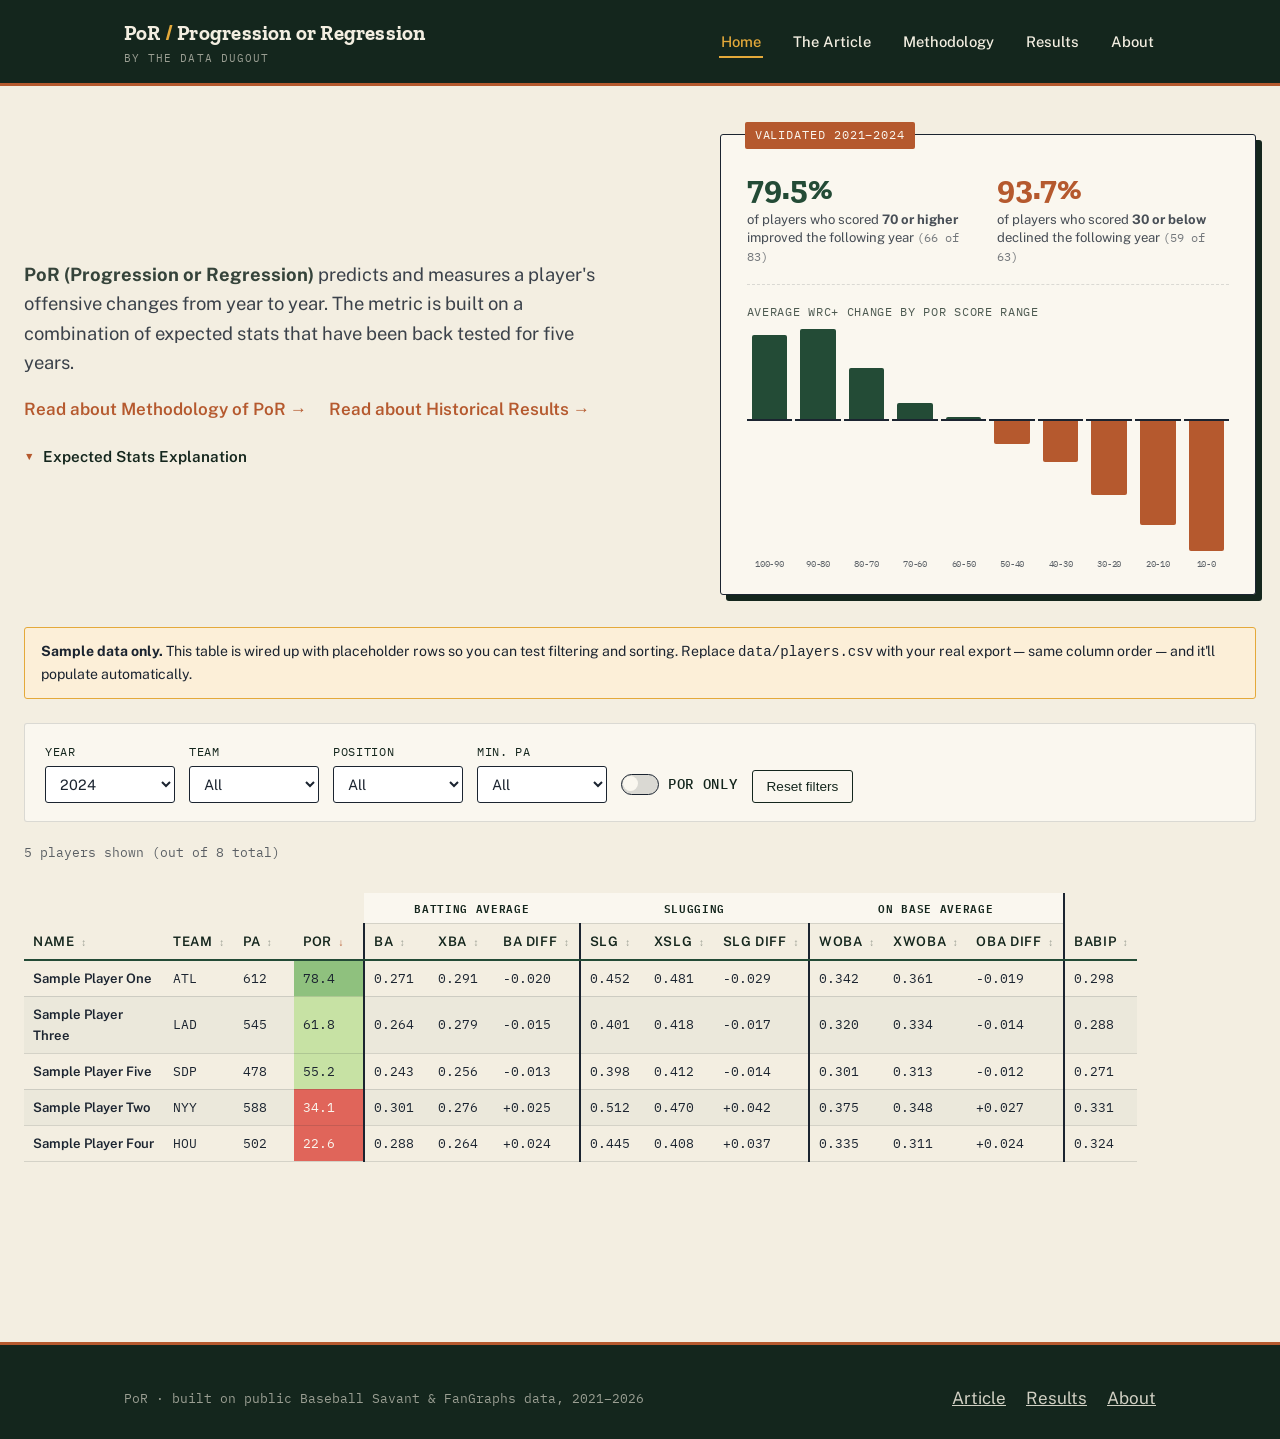
==== index.html @ ca1c40ce "Update index.html" ====
<!DOCTYPE html>
<html lang="en">
<head>
<meta charset="UTF-8">
<meta name="viewport" content="width=device-width, initial-scale=1.0">
<title>PoR — Progression or Regression | Player Leaderboard</title>
<meta name="description" content="PoR is a predictive metric that identifies which MLB hitters are due to improve or decline, built from four seasons of batted-ball luck data.">
<link rel="stylesheet" href="css/style.css">
<style>
  .filterbar{
    display:flex; flex-wrap:wrap; gap:14px; align-items:flex-end;
    background:var(--cream-050); border:1px solid var(--line); border-radius:var(--radius);
    padding:18px 20px; margin-bottom:20px;
  }
  .filterbar .field{display:flex; flex-direction:column; gap:5px;}
  .filterbar label{font-family:'IBM Plex Mono',monospace; font-size:.72rem; text-transform:uppercase; letter-spacing:.06em; color:var(--turf-900);}
  .filterbar select{
    font-family:'Public Sans',sans-serif; font-size:.9rem; padding:8px 10px;
    border:1px solid var(--ink-900); border-radius:var(--radius); background:#fff; color:var(--ink-900);
    min-width:130px;
  }
  .filterbar .reset{
    background:none; border:1px solid var(--turf-900); color:var(--turf-900);
    padding:8px 14px; border-radius:var(--radius); font-size:.85rem; cursor:pointer; height:fit-content;
  }
  .filterbar .reset:hover{background:var(--turf-900); color:var(--cream-100);}
  #leaderboard th{cursor:pointer; white-space:nowrap; user-select:none;}
  #leaderboard th .arrow{opacity:.4; font-size:.75em; margin-left:3px;}
  #leaderboard th.sorted .arrow{opacity:1; color:var(--clay-500);}
  #leaderboard td.name{font-family:'Public Sans',sans-serif; font-weight:600;}
  .rowcount{font-family:'IBM Plex Mono',monospace; font-size:.82rem; opacity:.7; margin:0 0 12px;}
  .placeholder-note{
    background:#FCEFD8; border:1px solid var(--amber-400); border-radius:var(--radius);
    padding:12px 16px; font-size:.88rem; margin-bottom:24px;
  }

  /* wider stage just for this page so 14 columns can fit without scrolling */
  .wrap-lb{max-width:1360px; margin:0 auto; padding:0 24px;}

  /* toggle switch */
  .toggle-field{display:flex; flex-direction:column; gap:5px;}
  .toggle{display:flex; align-items:center; gap:9px; cursor:pointer; height:38px;}
  .toggle input{position:absolute; opacity:0; width:0; height:0;}
  .toggle .track{
    width:38px; height:21px; background:var(--line); border:1.5px solid var(--ink-900);
    border-radius:999px; position:relative; transition:background .15s ease; flex:none;
  }
  .toggle .track::after{
    content:''; position:absolute; top:1px; left:1px; width:15px; height:15px;
    background:var(--cream-050); border-radius:50%; transition:transform .15s ease;
  }
  .toggle input:checked + .track{background:var(--turf-700);}
  .toggle input:checked + .track::after{transform:translateX(17px); background:var(--amber-400);}
  .toggle .tlabel{font-size:.88rem; font-weight:500;}

  /* tighter table so it fits on one screen (desktop) */
  #leaderboard{font-size:.82rem; table-layout:fixed; width:auto;}
  #leaderboard th, #leaderboard td{padding:7px 9px;}
  #leaderboard .grouprow th{
    text-align:center; background:var(--cream-050); border-bottom:1px solid var(--line);
    font-family:'IBM Plex Mono',monospace; font-size:.7rem; text-transform:uppercase;
    letter-spacing:.06em; color:var(--turf-900); cursor:default; padding:6px 4px;
  }
  #leaderboard .grouprow th.blank{background:transparent; border-bottom:none;}

  /* vertical section lines, matching a Savant-style box score */
  #leaderboard th:nth-child(5), #leaderboard td:nth-child(5),
  #leaderboard th:nth-child(8), #leaderboard td:nth-child(8),
  #leaderboard th:nth-child(11), #leaderboard td:nth-child(11),
  #leaderboard th:nth-child(14), #leaderboard td:nth-child(14){
    border-left:2px solid var(--ink-900);
  }

  /* PoR-only mode: hide every stat column past PoR */
  #leaderboard.por-only .grouprow{display:none;}
  #leaderboard.por-only th:nth-child(n+5),
  #leaderboard.por-only td:nth-child(n+5){display:none;}

  /* homepage intro strip above the table */
  .intro{padding:48px 0 32px;}
  .intro-grid{display:grid; grid-template-columns:1.1fr .9fr; gap:40px; align-items:center;}
  @media (max-width:860px){.intro-grid{grid-template-columns:1fr;}}
  .intro-links{display:flex; gap:22px; flex-wrap:wrap; margin-top:18px;}
  .intro-links a{font-weight:600; text-decoration:none;}
  .intro-links a:hover{text-decoration:underline;}

  .expl{margin-top:22px; max-width:56ch;}
  .expl summary{
    list-style:none; cursor:pointer; font-weight:600; color:var(--turf-900);
    font-size:.95rem; display:flex; align-items:center; gap:8px; user-select:none;
  }
  .expl summary::-webkit-details-marker{display:none;}
  .expl-arrow{
    display:inline-block; font-size:.7em; color:var(--clay-500);
    transition:transform .15s ease;
  }
  .expl[open] .expl-arrow{transform:rotate(-180deg);}
  .expl-body{
    margin-top:12px; padding-left:22px; border-left:2px solid var(--line);
  }
  .expl-body p{font-size:.92rem; opacity:.85; margin:0;}
  .expl-body p + p{margin-top:10px;}

  /* dual high/low stat row inside the scorecard */
  .dualstat{display:flex; gap:18px; margin-top:8px;}
  .dualstat-item{flex:1;}
  .dualstat-num{font-family:'Zilla Slab', serif; font-weight:700; font-size:2.1rem; line-height:1;}
  .dualstat-num.improve{color:var(--turf-700);}
  .dualstat-num.regress{color:var(--clay-500);}
  .dualstat-cap{font-size:.82rem; opacity:.8; margin-top:6px; line-height:1.4;}
  .dualstat-cap .mono{font-family:'IBM Plex Mono',monospace; font-size:.92em; opacity:.75;}

  /* diverging bar chart: avg wRC+ change by PoR range */
  .wrc-title{
    font-family:'IBM Plex Mono',monospace; font-size:.72rem; text-transform:uppercase;
    letter-spacing:.06em; color:var(--turf-900); opacity:.75; margin:0 0 10px;
  }
  .wrc-chart{display:flex; align-items:flex-start; gap:3px;}
  .wrc-col{flex:1; display:flex; flex-direction:column; align-items:center; min-width:0;}
  .wrc-pos{height:90px; width:100%; display:flex; align-items:flex-end; justify-content:center; border-bottom:2px solid var(--ink-900);}
  .wrc-neg{height:130px; width:100%; display:flex; align-items:flex-start; justify-content:center;}
  .wrc-pos .bar{width:78%; background:var(--turf-700); border-radius:2px 2px 0 0;}
  .wrc-neg .bar{width:78%; background:var(--clay-500); border-radius:0 0 2px 2px;}
  .wrc-lbl{
    margin-top:6px; font-size:.56rem; font-family:'IBM Plex Mono',monospace;
    opacity:.7; white-space:nowrap; letter-spacing:-.02em;
  }
</style>
</head>
<body>

<header class="site">
  <nav class="nav">
    <a href="index.html" class="brandlink">
      <span class="brand">PoR <span>/</span> Progression or Regression</span>
      <span class="tagline">By The Data Dugout</span>
    </a>
    <button class="navtoggle" aria-label="Toggle navigation">Menu</button>
    <ul class="navlinks">
      <li><a href="index.html" class="active">Home</a></li>
      <li><a href="article.html">The Article</a></li>
      <li><a href="methodology.html">Methodology</a></li>
      <li><a href="results.html">Results</a></li>
      <li><a href="about.html">About</a></li>
    </ul>
  </nav>
</header>

<main>

  <section class="intro">
    <div class="wrap-lb intro-grid">
      <div>
        <p style="font-size:1.15rem; max-width:52ch; opacity:.85; margin:0;">
          <strong style="color:var(--turf-900);">PoR (Progression or Regression)</strong>
          predicts and measures a player's offensive changes from year to year. The
          metric is built on a combination of expected stats that have been back
          tested for five years.
        </p>
        <div class="intro-links">
          <a href="methodology.html">Read about Methodology of PoR &rarr;</a>
          <a href="results.html">Read about Historical Results &rarr;</a>
        </div>

        <details class="expl">
          <summary><span class="expl-arrow">&#9660;</span> Expected Stats Explanation</summary>
          <div class="expl-body">
            <p>Expected stats are a Statcast metric used by MLB to strip defense,
            ballpark, and luck out of the equation. If a hitter squares up a ball and
            an outfielder makes a leaping catch at the wall, the box score shows an
            out — a .000 result on that swing. But based on that ball's exit velocity,
            launch angle, and barrel classification, batted balls with that exact
            profile land for a hit about 70% of the time. That 70% is the player's
            <em>expected</em> outcome on that swing, independent of what actually
            happened to it.</p>
            <p>Over a full season — and especially across many seasons — actual
            results tend to drift back toward those expected numbers, the same way
            any sample converges toward its underlying probability the longer you
            run it.</p>
          </div>
        </details>
      </div>

      <div class="scorecard">
        <span class="tag">Validated 2021&ndash;2024</span>

        <div class="dualstat">
          <div class="dualstat-item">
            <div class="dualstat-num improve">79.5%</div>
            <div class="dualstat-cap">of players who scored <strong>70 or higher</strong> improved the following year <span class="mono">(66 of 83)</span></div>
          </div>
          <div class="dualstat-item">
            <div class="dualstat-num regress">93.7%</div>
            <div class="dualstat-cap">of players who scored <strong>30 or below</strong> declined the following year <span class="mono">(59 of 63)</span></div>
          </div>
        </div>

        <hr>

        <p class="wrc-title">Average wRC+ Change by PoR Score Range</p>
        <div class="wrc-chart" role="img" aria-label="Diverging bar chart of average wRC+ change by PoR score range, from +39.7 at 90-80 down to -57.3 at 10-0">
          <div class="wrc-col"><div class="wrc-pos"><div class="bar" style="height:84px;"></div></div><div class="wrc-neg"></div><div class="wrc-lbl">100-90</div></div>
          <div class="wrc-col"><div class="wrc-pos"><div class="bar" style="height:90px;"></div></div><div class="wrc-neg"></div><div class="wrc-lbl">90-80</div></div>
          <div class="wrc-col"><div class="wrc-pos"><div class="bar" style="height:51px;"></div></div><div class="wrc-neg"></div><div class="wrc-lbl">80-70</div></div>
          <div class="wrc-col"><div class="wrc-pos"><div class="bar" style="height:16px;"></div></div><div class="wrc-neg"></div><div class="wrc-lbl">70-60</div></div>
          <div class="wrc-col"><div class="wrc-pos"><div class="bar" style="height:2px;"></div></div><div class="wrc-neg"></div><div class="wrc-lbl">60-50</div></div>
          <div class="wrc-col"><div class="wrc-pos"></div><div class="wrc-neg"><div class="bar" style="height:23px;"></div></div><div class="wrc-lbl">50-40</div></div>
          <div class="wrc-col"><div class="wrc-pos"></div><div class="wrc-neg"><div class="bar" style="height:41px;"></div></div><div class="wrc-lbl">40-30</div></div>
          <div class="wrc-col"><div class="wrc-pos"></div><div class="wrc-neg"><div class="bar" style="height:74px;"></div></div><div class="wrc-lbl">30-20</div></div>
          <div class="wrc-col"><div class="wrc-pos"></div><div class="wrc-neg"><div class="bar" style="height:104px;"></div></div><div class="wrc-lbl">20-10</div></div>
          <div class="wrc-col"><div class="wrc-pos"></div><div class="wrc-neg"><div class="bar" style="height:130px;"></div></div><div class="wrc-lbl">10-0</div></div>
        </div>
      </div>
    </div>
  </section>

  <section style="padding-top:0;">
    <div class="wrap-lb">

      <div class="placeholder-note">
        <strong>Sample data only.</strong> This table is wired up with placeholder rows
        so you can test filtering and sorting. Replace <code>data/players.csv</code>
        with your real export — same column order — and it'll populate automatically.
      </div>

      <div class="filterbar">
        <div class="field">
          <label for="f-year">Year</label>
          <select id="f-year"><option value="">All</option></select>
        </div>
        <div class="field">
          <label for="f-team">Team</label>
          <select id="f-team"><option value="">All</option></select>
        </div>
        <div class="field">
          <label for="f-pos">Position</label>
          <select id="f-pos"><option value="">All</option></select>
        </div>
        <div class="field">
          <label for="f-pa">Min. PA</label>
          <select id="f-pa">
            <option value="0">All</option>
            <option value="100">100+</option>
            <option value="200">200+</option>
            <option value="300">300+</option>
            <option value="400">400+</option>
            <option value="500">500+</option>
          </select>
        </div>
        <div class="toggle-field">
          <label>&nbsp;</label>
          <label class="toggle">
            <input type="checkbox" id="f-poronly">
            <span class="track"></span>
            <span class="tlabel">PoR only</span>
          </label>
        </div>
        <button class="reset" id="reset-filters">Reset filters</button>
      </div>

      <p class="rowcount" id="rowcount">Loading player data&hellip;</p>

      <div class="table-wrap">
        <table id="leaderboard">
          <colgroup>
            <col style="width:140px;">
            <col style="width:60px;">
            <col style="width:60px;">
            <col style="width:70px;">
            <col style="width:65px;">
            <col style="width:65px;">
            <col style="width:78px;">
            <col style="width:65px;">
            <col style="width:65px;">
            <col style="width:78px;">
            <col style="width:65px;">
            <col style="width:65px;">
            <col style="width:78px;">
            <col style="width:65px;">
          </colgroup>
          <thead>
            <tr class="grouprow">
              <th class="blank" colspan="4"></th>
              <th colspan="3">Batting Average</th>
              <th colspan="3">Slugging</th>
              <th colspan="3">On Base Average</th>
              <th class="blank" colspan="1"></th>
            </tr>
            <tr>
              <th data-key="Name" data-type="string">Name <span class="arrow">&#8597;</span></th>
              <th data-key="Team" data-type="string">Team <span class="arrow">&#8597;</span></th>
              <th data-key="PA" data-type="number">PA <span class="arrow">&#8597;</span></th>
              <th data-key="PoR" data-type="number">PoR <span class="arrow">&#8597;</span></th>
              <th data-key="BA" data-type="number">BA <span class="arrow">&#8597;</span></th>
              <th data-key="xBA" data-type="number">xBA <span class="arrow">&#8597;</span></th>
              <th data-key="BA_Diff" data-type="number">BA Diff <span class="arrow">&#8597;</span></th>
              <th data-key="SLG" data-type="number">SLG <span class="arrow">&#8597;</span></th>
              <th data-key="xSLG" data-type="number">xSLG <span class="arrow">&#8597;</span></th>
              <th data-key="SLG_Diff" data-type="number">SLG Diff <span class="arrow">&#8597;</span></th>
              <th data-key="wOBA" data-type="number">wOBA <span class="arrow">&#8597;</span></th>
              <th data-key="xwOBA" data-type="number">xwOBA <span class="arrow">&#8597;</span></th>
              <th data-key="OBA_Diff" data-type="number">OBA Diff <span class="arrow">&#8597;</span></th>
              <th data-key="BABIP" data-type="number">BABIP <span class="arrow">&#8597;</span></th>
            </tr>
          </thead>
          <tbody id="leaderboard-body">
          </tbody>
        </table>
      </div>

    </div>
  </section>
</main>

<footer class="site">
  <div class="wrap">
    <div class="fine">PoR &middot; built on public Baseball Savant &amp; FanGraphs data, 2021&ndash;2026</div>
    <div style="display:flex; gap:20px;">
      <a href="article.html">Article</a>
      <a href="results.html">Results</a>
      <a href="about.html">About</a>
    </div>
  </div>
</footer>

<script src="js/main.js"></script>
<script src="js/leaderboard.js"></script>
</body>
</html>
---- css/style.css ----
@import url('https://fonts.googleapis.com/css2?family=Zilla+Slab:wght@500;600;700&family=Public+Sans:wght@400;500;600&family=IBM+Plex+Mono:wght@500;600&display=swap');

:root{
  --turf-900:#14261D;
  --turf-700:#234B36;
  --cream-100:#F3EEE1;
  --cream-050:#FAF7EF;
  --clay-500:#B5592E;
  --clay-400:#C97449;
  --ink-900:#1B2430;
  --amber-400:#E4A93A;
  --line: rgba(27,36,48,0.14);
  --line-dark: rgba(243,238,225,0.16);
  --radius: 3px;
  --max: 1080px;
}

*{box-sizing:border-box;}
html{scroll-behavior:smooth;}
body{
  margin:0;
  background:var(--cream-100);
  color:var(--ink-900);
  font-family:'Public Sans', sans-serif;
  font-size:17px;
  line-height:1.6;
}

h1,h2,h3,h4{
  font-family:'Zilla Slab', serif;
  font-weight:700;
  line-height:1.1;
  margin:0 0 .5em;
  color:var(--turf-900);
}
h1{font-size:clamp(2.4rem,5vw,4rem);}
h2{font-size:clamp(1.6rem,3vw,2.4rem);}
h3{font-size:1.3rem;}

p{margin:0 0 1.1em;}
a{color:var(--clay-500);}
a:focus-visible, button:focus-visible, .btn:focus-visible{
  outline:2px solid var(--amber-400);
  outline-offset:3px;
}

.mono{font-family:'IBM Plex Mono', monospace; font-variant-numeric: tabular-nums;}
.wrap{max-width:var(--max); margin:0 auto; padding:0 24px;}
.eyebrow{
  font-family:'IBM Plex Mono', monospace;
  text-transform:uppercase;
  letter-spacing:.14em;
  font-size:.78rem;
  color:var(--clay-500);
  font-weight:600;
}

/* ---------- Nav ---------- */
header.site{
  background:var(--turf-900);
  border-bottom:3px solid var(--clay-500);
  position:sticky; top:0; z-index:50;
}
.nav{
  display:flex; align-items:center; justify-content:space-between;
  padding:16px 24px; max-width:var(--max); margin:0 auto;
}
.brand{
  font-family:'Zilla Slab', serif; font-weight:700; font-size:1.3rem;
  color:var(--cream-100); text-decoration:none; letter-spacing:.01em;
}
.brand span{color:var(--amber-400);}
.brandlink{text-decoration:none; display:flex; flex-direction:column; gap:1px;}
.tagline{
  font-family:'IBM Plex Mono', monospace; font-size:.66rem; text-transform:uppercase;
  letter-spacing:.1em; color:var(--cream-100); opacity:.6;
}
.navlinks{display:flex; gap:28px; list-style:none; margin:0; padding:0;}
.navlinks a{
  color:var(--cream-100); text-decoration:none; font-size:.92rem;
  font-weight:500; padding:6px 2px; border-bottom:2px solid transparent;
  transition:border-color .15s ease, color .15s ease;
}
.navlinks a:hover, .navlinks a.active{border-color:var(--amber-400); color:var(--amber-400);}
.navtoggle{display:none; background:none; border:1px solid var(--line-dark); color:var(--cream-100); padding:8px 12px; border-radius:var(--radius);}

@media (max-width:760px){
  .navlinks{
    position:absolute; top:100%; left:0; right:0; background:var(--turf-900);
    flex-direction:column; gap:0; padding:8px 0; border-bottom:3px solid var(--clay-500);
    display:none;
  }
  .navlinks.open{display:flex;}
  .navlinks a{padding:12px 24px; display:block; border-bottom:1px solid var(--line-dark);}
  .navtoggle{display:block;}
}

/* ---------- Footer ---------- */
footer.site{
  background:var(--turf-900); color:var(--cream-100);
  padding:40px 24px 28px; margin-top:96px;
  border-top:3px solid var(--clay-500);
}
footer.site .wrap{display:flex; flex-wrap:wrap; gap:24px; justify-content:space-between; align-items:center;}
footer.site a{color:var(--cream-100); opacity:.85;}
footer.site .fine{font-size:.82rem; opacity:.6; font-family:'IBM Plex Mono', monospace;}

/* ---------- Hero / scorecard ---------- */
.hero{padding:72px 0 40px;}
.hero-grid{display:grid; grid-template-columns:1.1fr .9fr; gap:56px; align-items:center;}
@media (max-width:860px){.hero-grid{grid-template-columns:1fr;}}

.scorecard{
  background:var(--cream-050);
  border:1.5px solid var(--ink-900);
  border-radius:var(--radius);
  padding:28px 26px 22px;
  position:relative;
  box-shadow:6px 6px 0 var(--turf-900);
}
.scorecard .tag{
  position:absolute; top:-13px; left:24px; background:var(--clay-500); color:var(--cream-050);
  font-family:'IBM Plex Mono', monospace; font-size:.72rem; letter-spacing:.08em;
  padding:4px 10px; text-transform:uppercase; border-radius:2px;
}
.scorecard .stat{
  font-family:'Zilla Slab', serif; font-weight:700;
  font-size:clamp(3rem,8vw,4.6rem); color:var(--turf-900); line-height:1;
  margin:10px 0 2px;
}
.scorecard .stat sup{font-size:.4em; top:-.6em;}
.scorecard .stat-label{font-size:.95rem; color:var(--ink-900); opacity:.75; max-width:34ch;}
.scorecard hr{border:none; border-top:1px dashed var(--line); margin:18px 0;}
.ledger{display:flex; justify-content:space-between; gap:8px;}
.ledger .yr{
  flex:1; text-align:center; font-family:'IBM Plex Mono', monospace; font-size:.82rem;
  border-top:2px solid var(--turf-700); padding-top:8px; color:var(--ink-900);
}
.ledger .yr b{display:block; font-size:1rem; color:var(--turf-900);}

/* ---------- Sections ---------- */
section{padding:56px 0;}
.section-head{max-width:60ch; margin-bottom:32px;}
.divider{border:none; border-top:1px solid var(--line); margin:0;}

.grid-3{display:grid; grid-template-columns:repeat(3,1fr); gap:20px;}
.grid-2{display:grid; grid-template-columns:1fr 1fr; gap:24px;}
@media (max-width:760px){.grid-3, .grid-2{grid-template-columns:1fr;}}

.card{
  background:var(--cream-050); border:1px solid var(--line); border-radius:var(--radius);
  padding:22px 22px 18px;
}
.card .num{font-family:'IBM Plex Mono', monospace; font-weight:600; font-size:1.9rem; color:var(--clay-500);}
.card .cap{font-size:.9rem; opacity:.75;}

/* ---------- Tables ---------- */
table{width:100%; border-collapse:collapse; margin:18px 0 28px; font-size:.92rem;}
caption{text-align:left; font-family:'IBM Plex Mono', monospace; font-size:.78rem; text-transform:uppercase; letter-spacing:.08em; color:var(--clay-500); margin-bottom:8px;}
th,td{
  padding:9px 12px; text-align:left; border-bottom:1px solid var(--line);
  font-family:'IBM Plex Mono', monospace; font-variant-numeric: tabular-nums;
}
th{
  font-family:'Public Sans',sans-serif; font-weight:600; font-size:.82rem;
  text-transform:uppercase; letter-spacing:.05em; color:var(--turf-900);
  border-bottom:2px solid var(--turf-700);
}
tr:nth-child(even) td{background:rgba(20,38,29,0.03);}
.table-wrap{overflow-x:auto;}

/* ---------- Buttons ---------- */
.btn{
  display:inline-block; background:var(--clay-500); color:var(--cream-050) !important;
  text-decoration:none; padding:13px 24px; border-radius:var(--radius);
  font-weight:600; font-size:.95rem; border:none; cursor:pointer;
  transition:background .15s ease, transform .1s ease;
}
.btn:hover{background:var(--turf-700); transform:translateY(-1px);}
.btn.ghost{background:none; border:1.5px solid var(--turf-900); color:var(--turf-900) !important;}
.btn.ghost:hover{background:var(--turf-900); color:var(--cream-100) !important;}

/* ---------- Formula block ---------- */
.formula{
  background:var(--turf-900); color:var(--cream-100); border-radius:var(--radius);
  padding:24px; font-family:'IBM Plex Mono', monospace; font-size:.92rem; overflow-x:auto;
  line-height:1.8;
}
.formula .k{color:var(--amber-400);}

/* ---------- Callout ---------- */
.callout{
  border-left:4px solid var(--clay-500); background:var(--cream-050);
  padding:16px 20px; border-radius:0 var(--radius) var(--radius) 0; margin:24px 0;
}

/* ---------- Bars (simple css chart) ---------- */
.barchart{display:flex; align-items:flex-end; gap:14px; height:220px; padding:12px 0 0;}
.barchart .col{flex:1; display:flex; flex-direction:column; align-items:center; justify-content:flex-end; height:100%;}
.barchart .bar{width:100%; background:var(--turf-700); border-radius:2px 2px 0 0; position:relative;}
.barchart .bar.regress{background:var(--clay-500);}
.barchart .bar .v{position:absolute; top:-22px; left:0; right:0; text-align:center; font-family:'IBM Plex Mono',monospace; font-size:.78rem; color:var(--ink-900);}
.barchart .lbl{margin-top:8px; font-size:.78rem; font-family:'IBM Plex Mono', monospace; opacity:.75;}

.pagehero{padding:56px 0 24px; border-bottom:1px solid var(--line);}
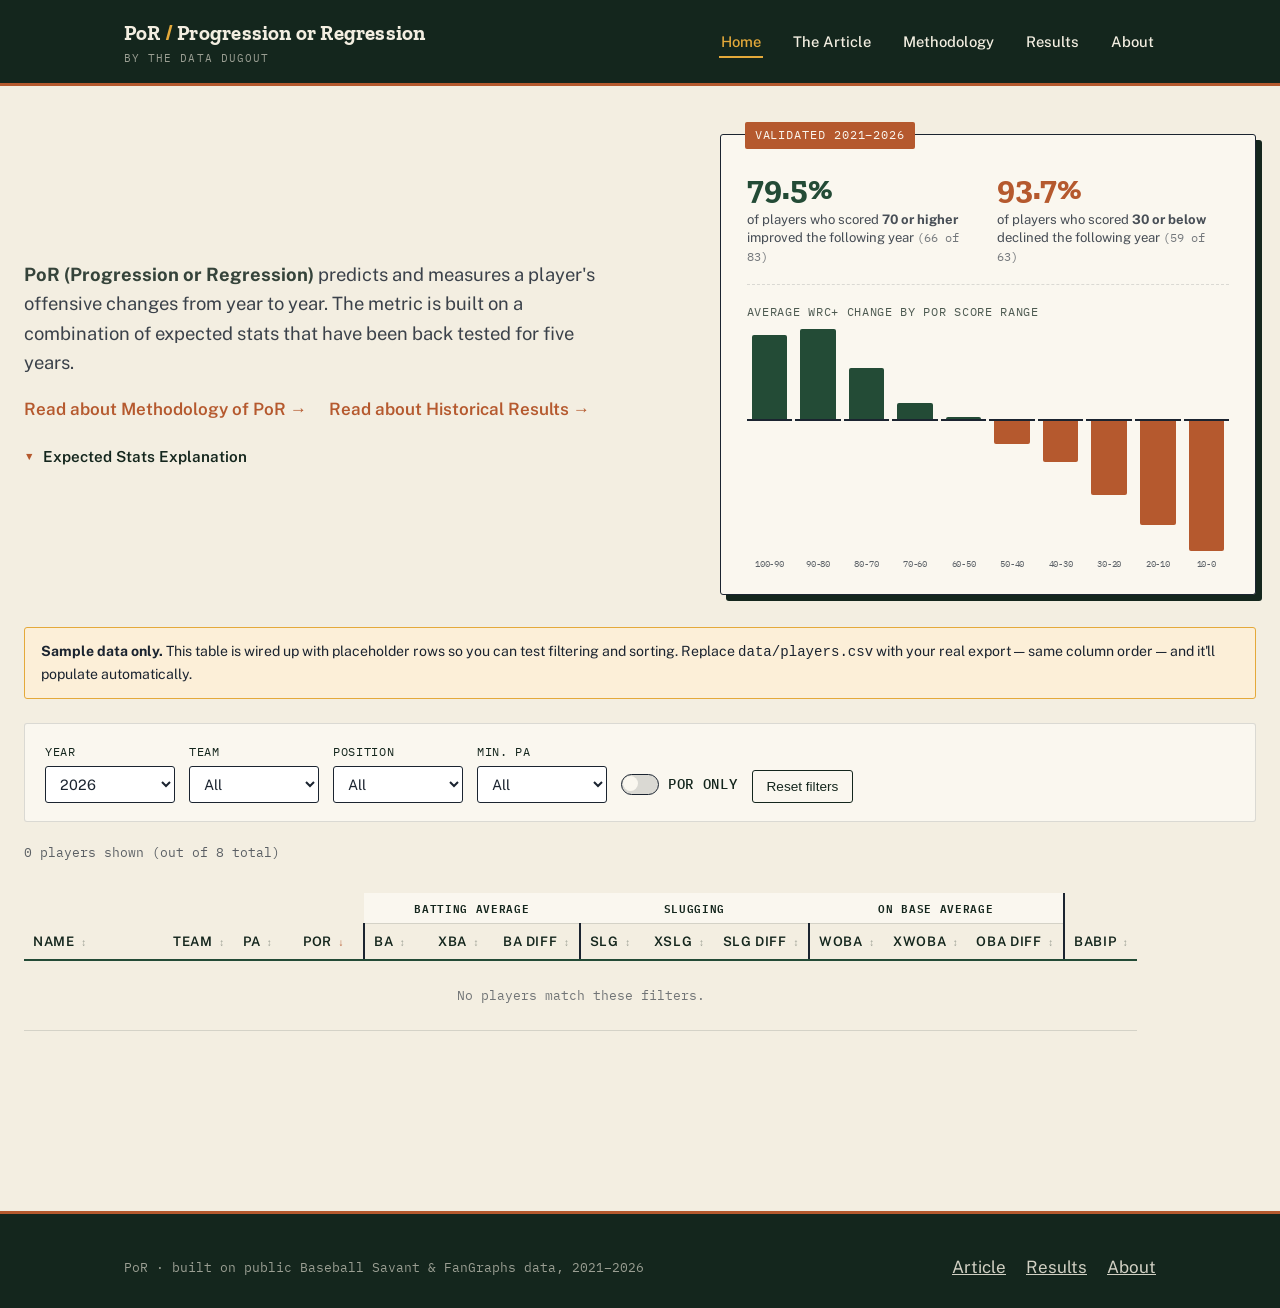
==== commit c1e22e88: "Update index.html" ====
--- a/index.html
+++ b/index.html
@@ -182,7 +182,7 @@
       </div>
 
       <div class="scorecard">
-        <span class="tag">Validated 2021&ndash;2024</span>
+        <span class="tag">Validated 2021&ndash;2026</span>
 
         <div class="dualstat">
           <div class="dualstat-item">
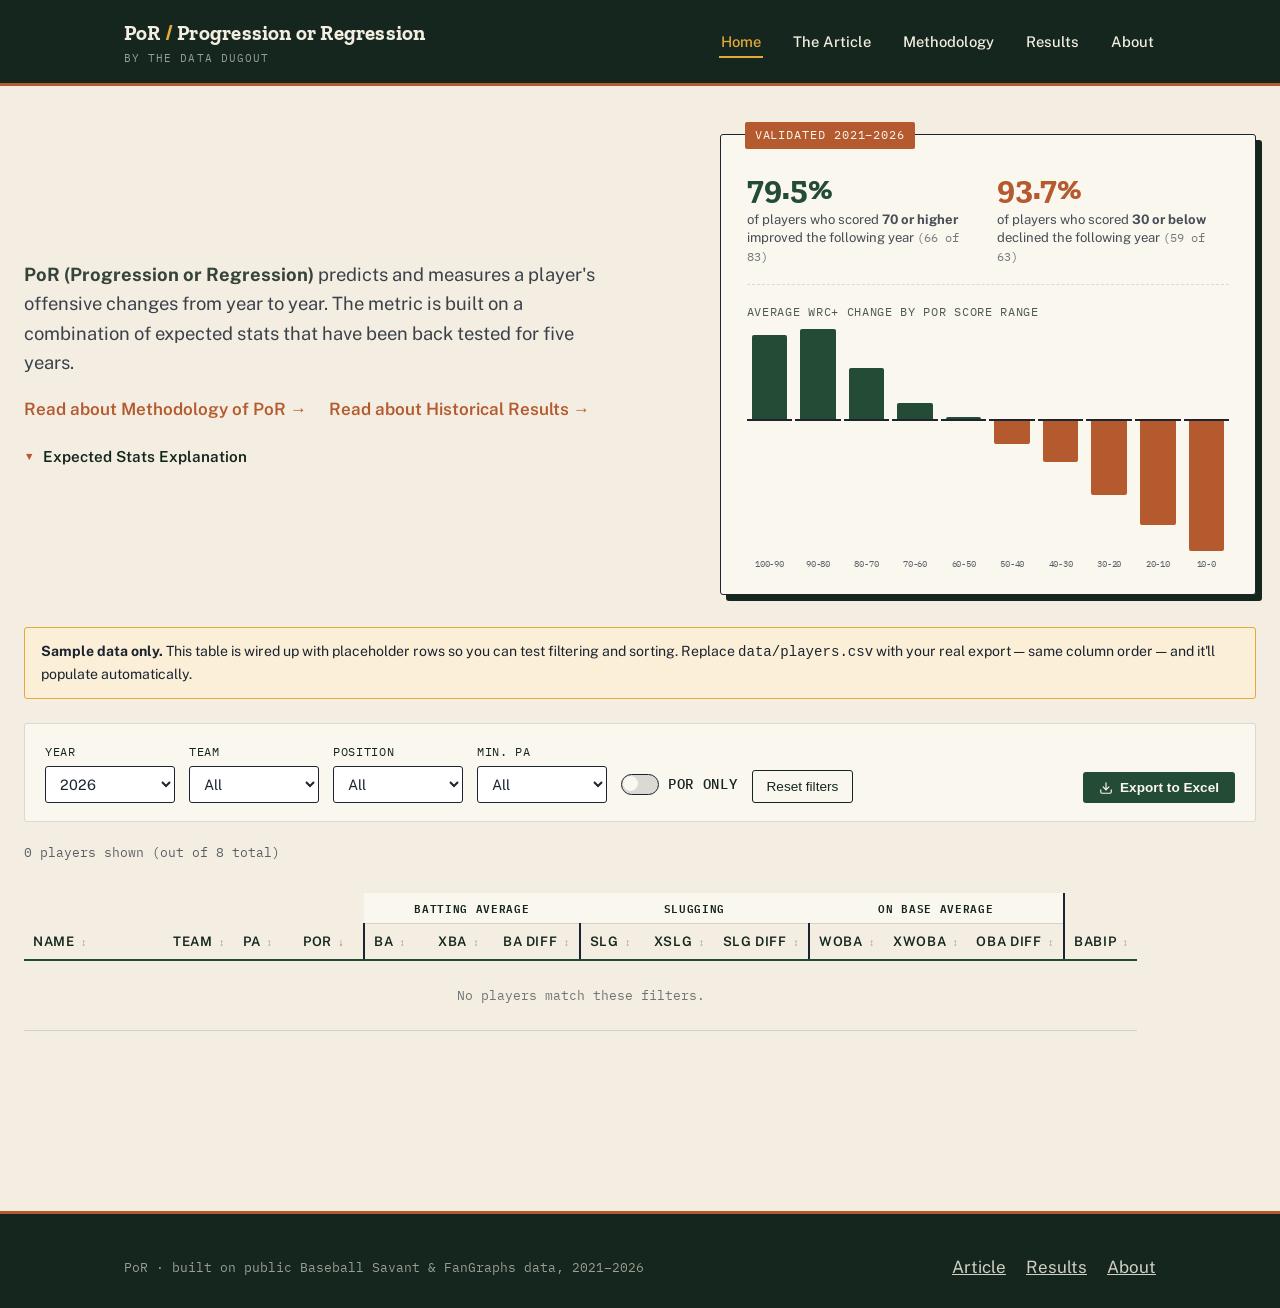
==== commit d3a27cc2: "Update index.html" ====
--- a/index.html
+++ b/index.html
@@ -24,6 +24,13 @@
     padding:8px 14px; border-radius:var(--radius); font-size:.85rem; cursor:pointer; height:fit-content;
   }
   .filterbar .reset:hover{background:var(--turf-900); color:var(--cream-100);}
+  .filterbar .export{
+    margin-left:auto; background:var(--turf-700); color:var(--cream-050);
+    border:none; padding:8px 16px; border-radius:var(--radius); font-size:.85rem;
+    font-weight:600; cursor:pointer; height:fit-content; display:flex; align-items:center; gap:7px;
+  }
+  .filterbar .export:hover{background:var(--turf-900);}
+  .filterbar .export svg{width:14px; height:14px;}
   #leaderboard th{cursor:pointer; white-space:nowrap; user-select:none;}
   #leaderboard th .arrow{opacity:.4; font-size:.75em; margin-left:3px;}
   #leaderboard th.sorted .arrow{opacity:1; color:var(--clay-500);}
@@ -256,6 +263,10 @@
           </label>
         </div>
         <button class="reset" id="reset-filters">Reset filters</button>
+        <button class="export" id="export-csv">
+          <svg viewBox="0 0 24 24" fill="none" stroke="currentColor" stroke-width="2" stroke-linecap="round" stroke-linejoin="round"><path d="M21 15v4a2 2 0 0 1-2 2H5a2 2 0 0 1-2-2v-4"/><polyline points="7 10 12 15 17 10"/><line x1="12" y1="15" x2="12" y2="3"/></svg>
+          Export to Excel
+        </button>
       </div>
 
       <p class="rowcount" id="rowcount">Loading player data&hellip;</p>
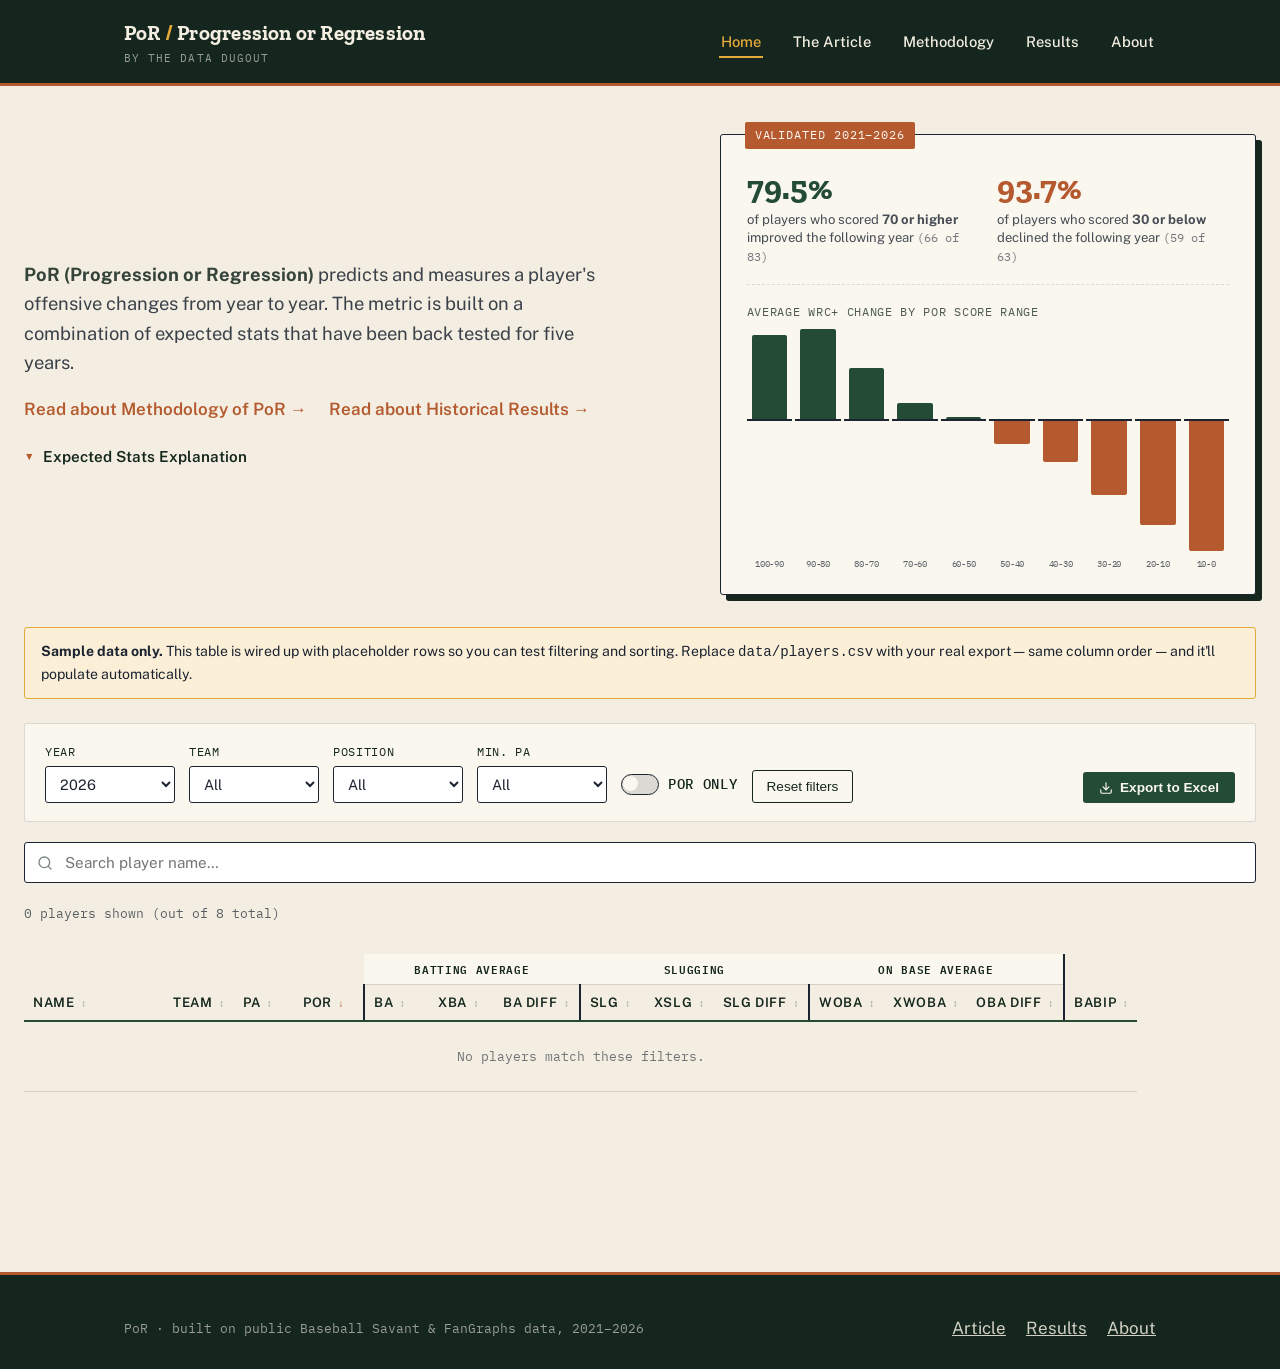
==== commit c1b51b71: "Update index.html" ====
--- a/index.html
+++ b/index.html
@@ -31,6 +31,18 @@
   }
   .filterbar .export:hover{background:var(--turf-900);}
   .filterbar .export svg{width:14px; height:14px;}
+
+  .searchbar{position:relative; margin-bottom:20px;}
+  .searchbar input{
+    width:100%; padding:11px 14px 11px 40px; font-size:.95rem;
+    font-family:'Public Sans',sans-serif; border:1px solid var(--ink-900);
+    border-radius:var(--radius); background:#fff; color:var(--ink-900); box-sizing:border-box;
+  }
+  .searchbar input:focus{outline:2px solid var(--amber-400); outline-offset:1px;}
+  .searchbar svg{
+    position:absolute; left:13px; top:50%; transform:translateY(-50%);
+    width:16px; height:16px; color:var(--turf-900); opacity:.55; pointer-events:none;
+  }
   #leaderboard th{cursor:pointer; white-space:nowrap; user-select:none;}
   #leaderboard th .arrow{opacity:.4; font-size:.75em; margin-left:3px;}
   #leaderboard th.sorted .arrow{opacity:1; color:var(--clay-500);}
@@ -267,6 +279,11 @@
           <svg viewBox="0 0 24 24" fill="none" stroke="currentColor" stroke-width="2" stroke-linecap="round" stroke-linejoin="round"><path d="M21 15v4a2 2 0 0 1-2 2H5a2 2 0 0 1-2-2v-4"/><polyline points="7 10 12 15 17 10"/><line x1="12" y1="15" x2="12" y2="3"/></svg>
           Export to Excel
         </button>
+      </div>
+
+      <div class="searchbar">
+        <svg viewBox="0 0 24 24" fill="none" stroke="currentColor" stroke-width="2" stroke-linecap="round" stroke-linejoin="round"><circle cx="11" cy="11" r="8"/><line x1="21" y1="21" x2="16.65" y2="16.65"/></svg>
+        <input type="text" id="f-search" placeholder="Search player name&hellip;" autocomplete="off">
       </div>
 
       <p class="rowcount" id="rowcount">Loading player data&hellip;</p>
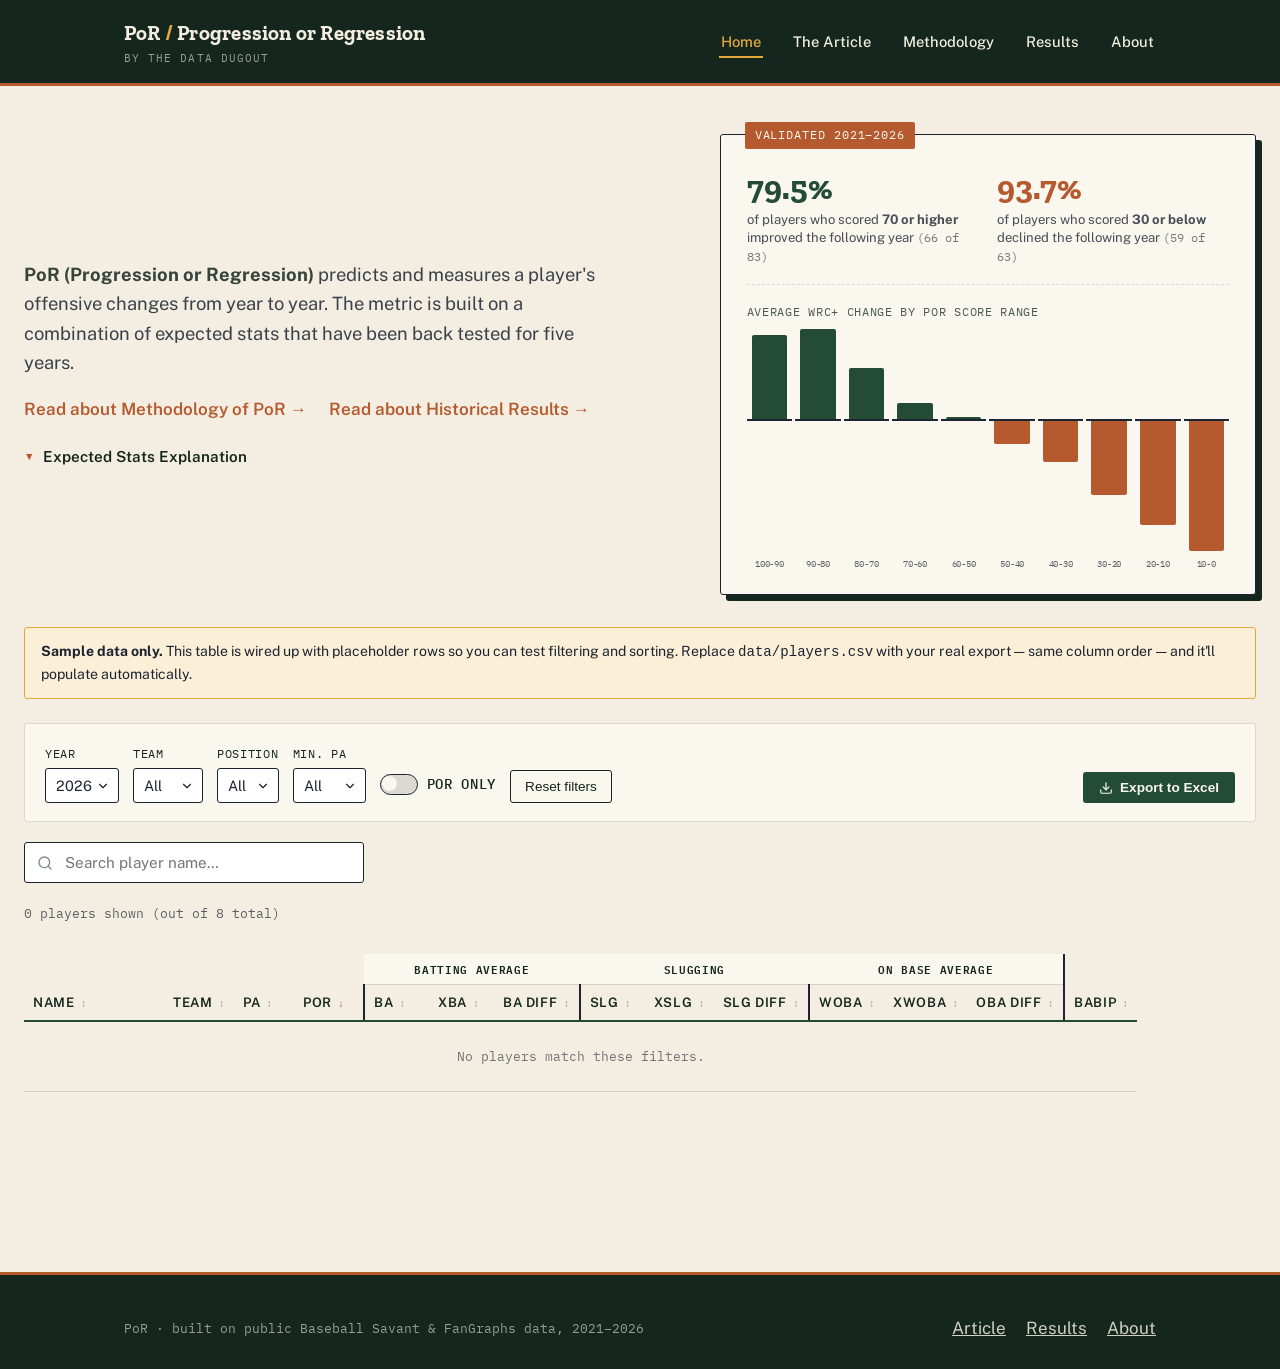
==== commit f58e0963: "Update index.html" ====
--- a/index.html
+++ b/index.html
@@ -15,9 +15,12 @@
   .filterbar .field{display:flex; flex-direction:column; gap:5px;}
   .filterbar label{font-family:'IBM Plex Mono',monospace; font-size:.72rem; text-transform:uppercase; letter-spacing:.06em; color:var(--turf-900);}
   .filterbar select{
-    font-family:'Public Sans',sans-serif; font-size:.9rem; padding:8px 10px;
-    border:1px solid var(--ink-900); border-radius:var(--radius); background:#fff; color:var(--ink-900);
-    min-width:130px;
+    font-family:'Public Sans',sans-serif; font-size:.9rem; padding:8px 26px 8px 10px;
+    border:1px solid var(--ink-900); border-radius:var(--radius); background-color:#fff; color:var(--ink-900);
+    width:auto; min-width:0;
+    appearance:none; -webkit-appearance:none; -moz-appearance:none;
+    background-image:url("data:image/svg+xml;utf8,<svg xmlns='http://www.w3.org/2000/svg' viewBox='0 0 24 24' fill='none' stroke='%231B2430' stroke-width='2' stroke-linecap='round' stroke-linejoin='round'><polyline points='6 9 12 15 18 9'/></svg>");
+    background-repeat:no-repeat; background-position:right 8px center; background-size:14px;
   }
   .filterbar .reset{
     background:none; border:1px solid var(--turf-900); color:var(--turf-900);
@@ -32,7 +35,7 @@
   .filterbar .export:hover{background:var(--turf-900);}
   .filterbar .export svg{width:14px; height:14px;}
 
-  .searchbar{position:relative; margin-bottom:20px;}
+  .searchbar{position:relative; margin-bottom:20px; max-width:340px;}
   .searchbar input{
     width:100%; padding:11px 14px 11px 40px; font-size:.95rem;
     font-family:'Public Sans',sans-serif; border:1px solid var(--ink-900);
@@ -245,7 +248,7 @@
       <div class="filterbar">
         <div class="field">
           <label for="f-year">Year</label>
-          <select id="f-year"><option value="">All</option></select>
+          <select id="f-year"></select>
         </div>
         <div class="field">
           <label for="f-team">Team</label>
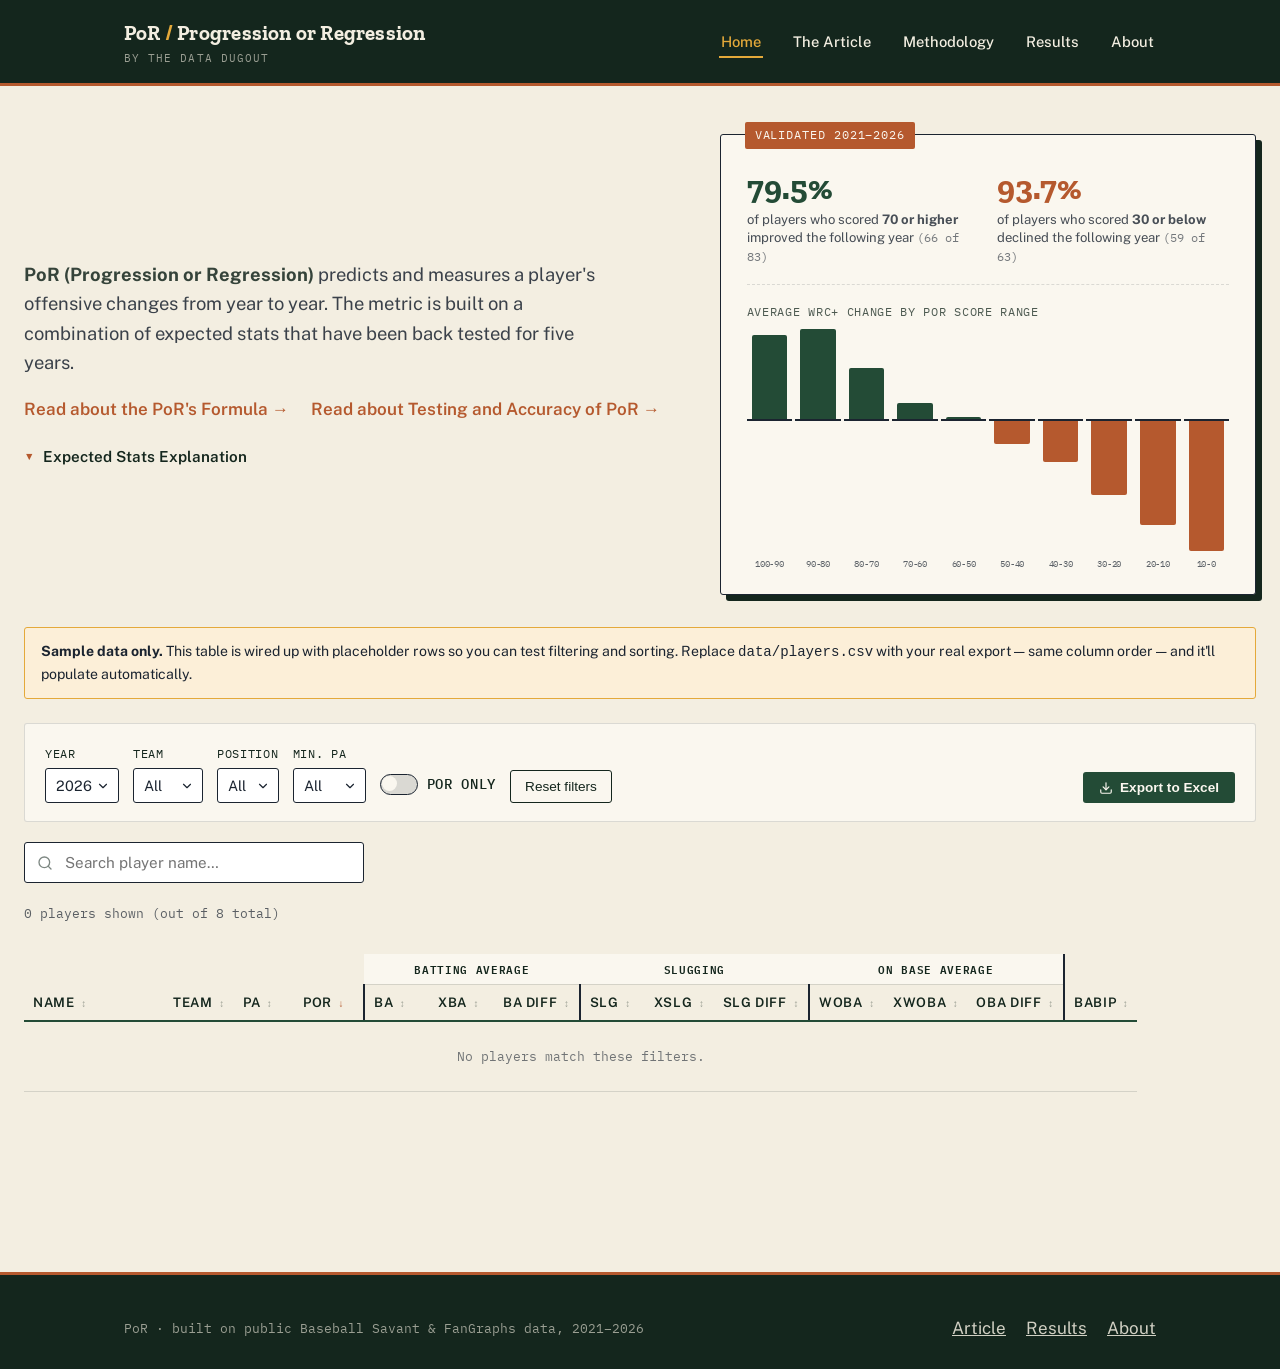
==== commit a90da872: "Update index.html" ====
--- a/index.html
+++ b/index.html
@@ -180,8 +180,8 @@
           tested for five years.
         </p>
         <div class="intro-links">
-          <a href="methodology.html">Read about Methodology of PoR &rarr;</a>
-          <a href="results.html">Read about Historical Results &rarr;</a>
+          <a href="methodology.html">Read about the PoR's Formula &rarr;</a>
+          <a href="results.html">Read about Testing and Accuracy of PoR &rarr;</a>
         </div>
 
         <details class="expl">
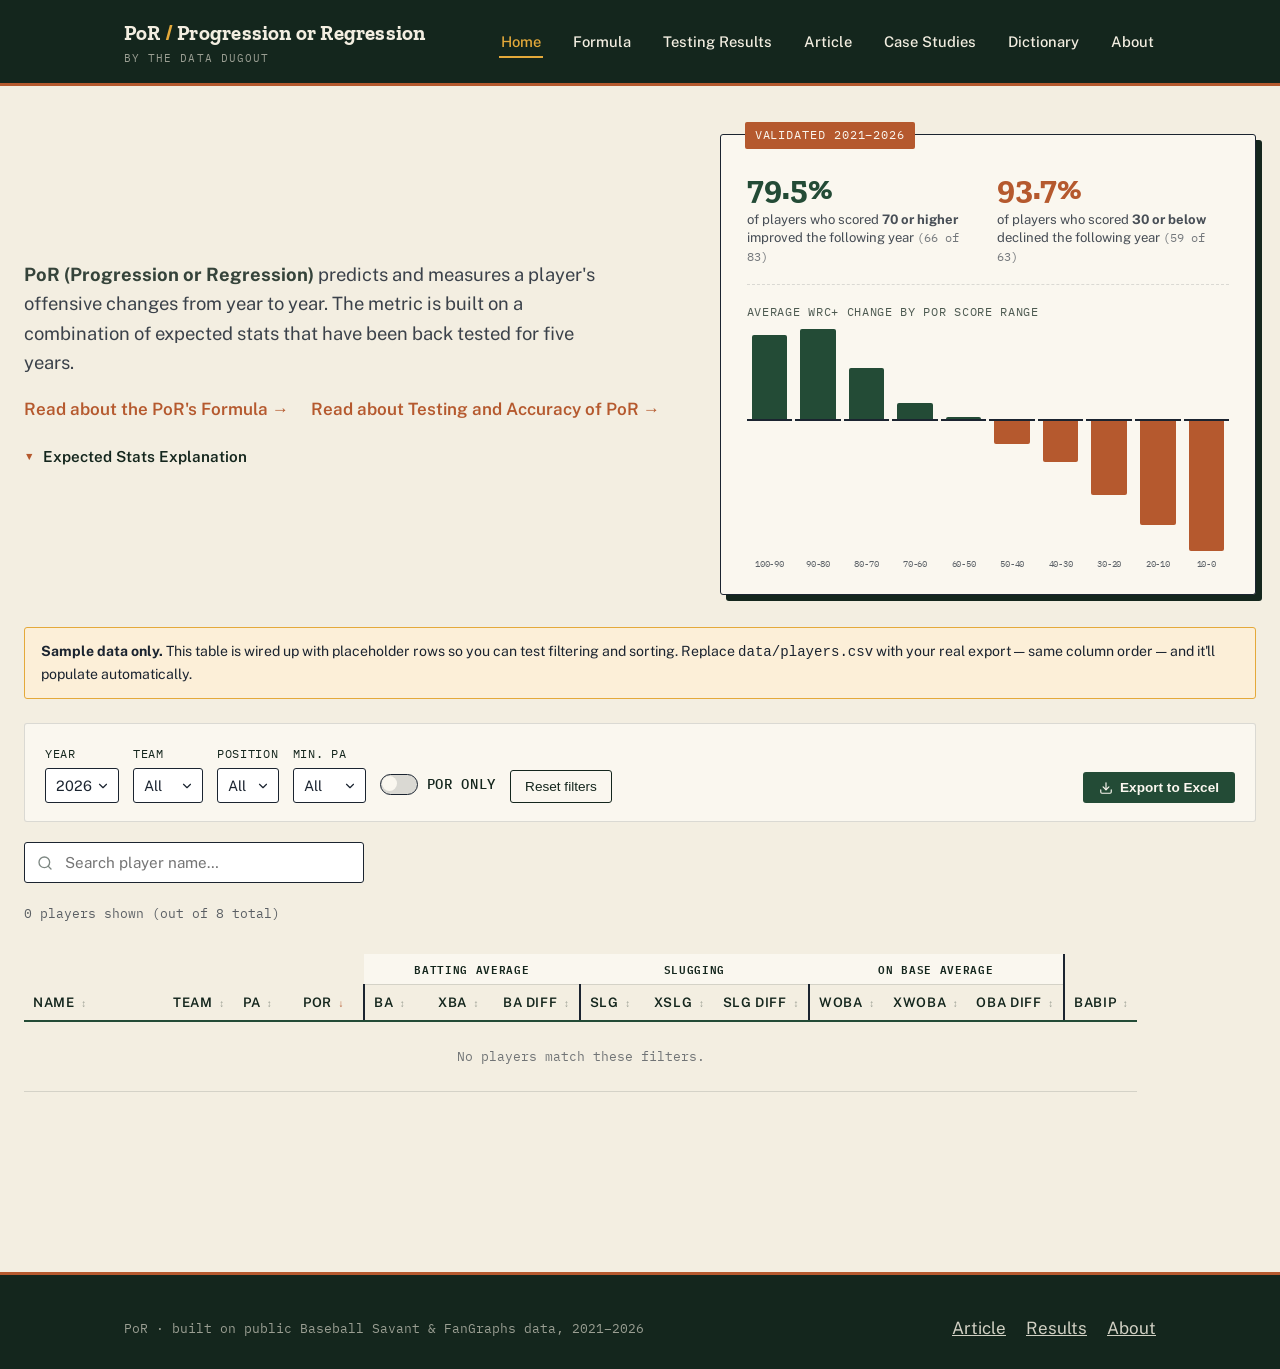
==== commit 541b7522: "Update index.html" ====
--- a/index.html
+++ b/index.html
@@ -5,6 +5,11 @@
 <meta name="viewport" content="width=device-width, initial-scale=1.0">
 <title>PoR — Progression or Regression | Player Leaderboard</title>
 <meta name="description" content="PoR is a predictive metric that identifies which MLB hitters are due to improve or decline, built from four seasons of batted-ball luck data.">
+<link rel="icon" type="image/png" sizes="32x32" href="assets/favicon-32x32.png">
+<link rel="icon" type="image/png" sizes="16x16" href="assets/favicon-16x16.png">
+<link rel="apple-touch-icon" sizes="180x180" href="assets/apple-touch-icon.png">
+<link rel="icon" type="image/png" sizes="192x192" href="assets/android-chrome-192x192.png">
+<link rel="shortcut icon" href="assets/favicon.ico">
 <link rel="stylesheet" href="css/style.css">
 <style>
   .filterbar{
@@ -160,9 +165,11 @@
     <button class="navtoggle" aria-label="Toggle navigation">Menu</button>
     <ul class="navlinks">
       <li><a href="index.html" class="active">Home</a></li>
-      <li><a href="article.html">The Article</a></li>
-      <li><a href="methodology.html">Methodology</a></li>
-      <li><a href="results.html">Results</a></li>
+      <li><a href="methodology.html">Formula</a></li>
+      <li><a href="results.html">Testing Results</a></li>
+      <li><a href="article.html">Article</a></li>
+      <li><a href="case-studies.html">Case Studies</a></li>
+      <li><a href="dictionary.html">Dictionary</a></li>
       <li><a href="about.html">About</a></li>
     </ul>
   </nav>
